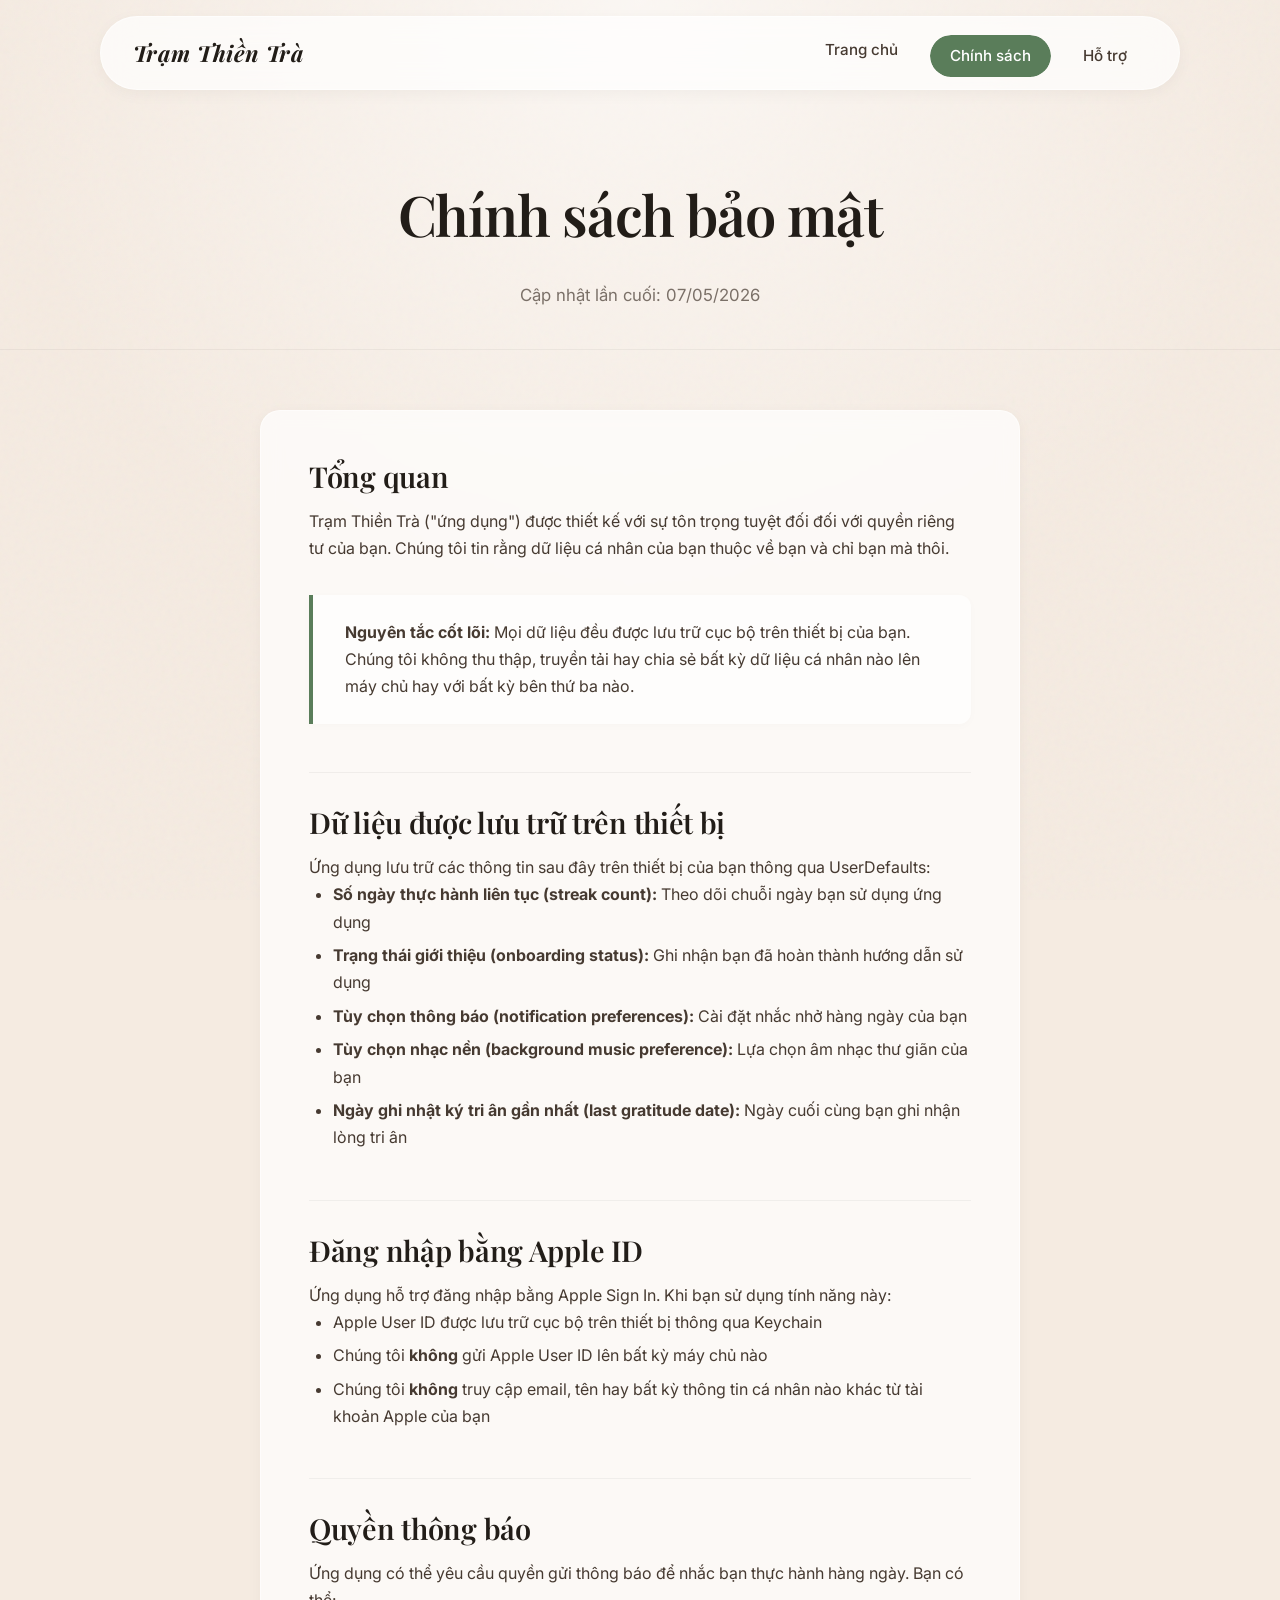
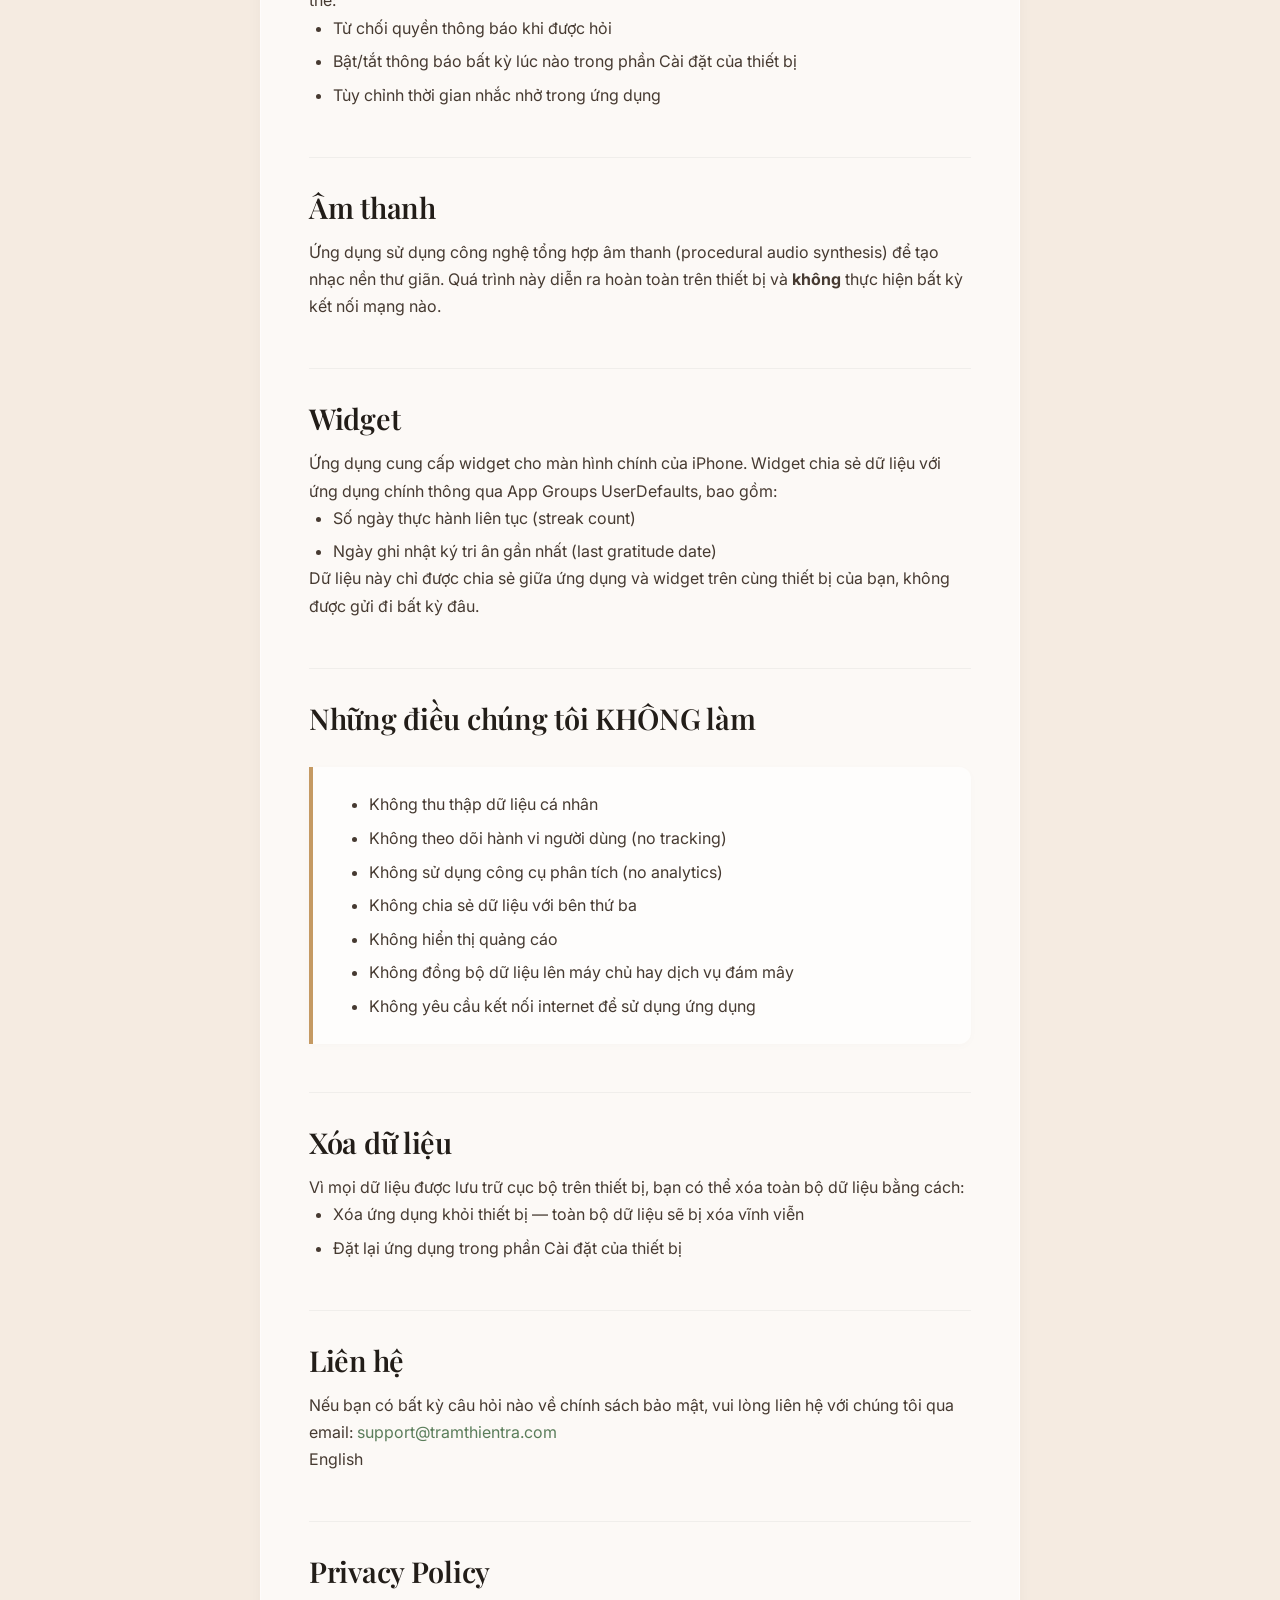
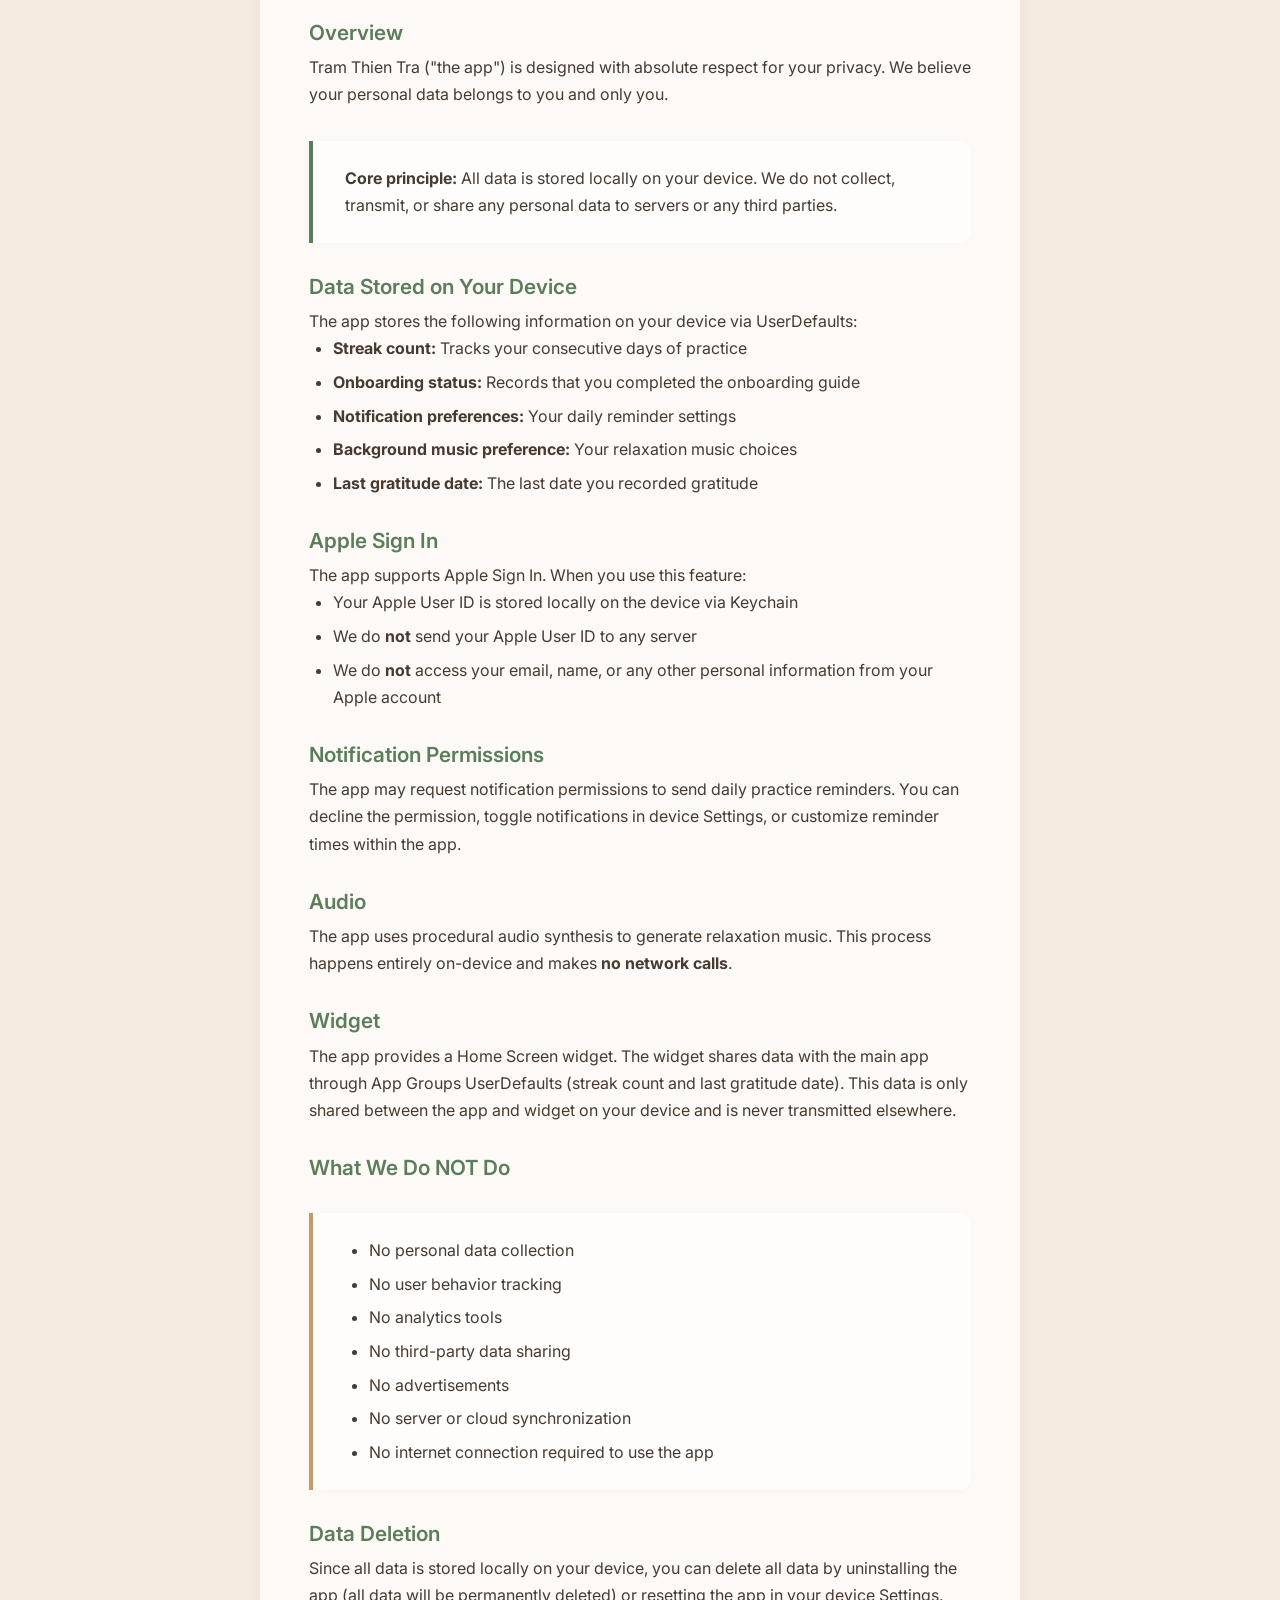
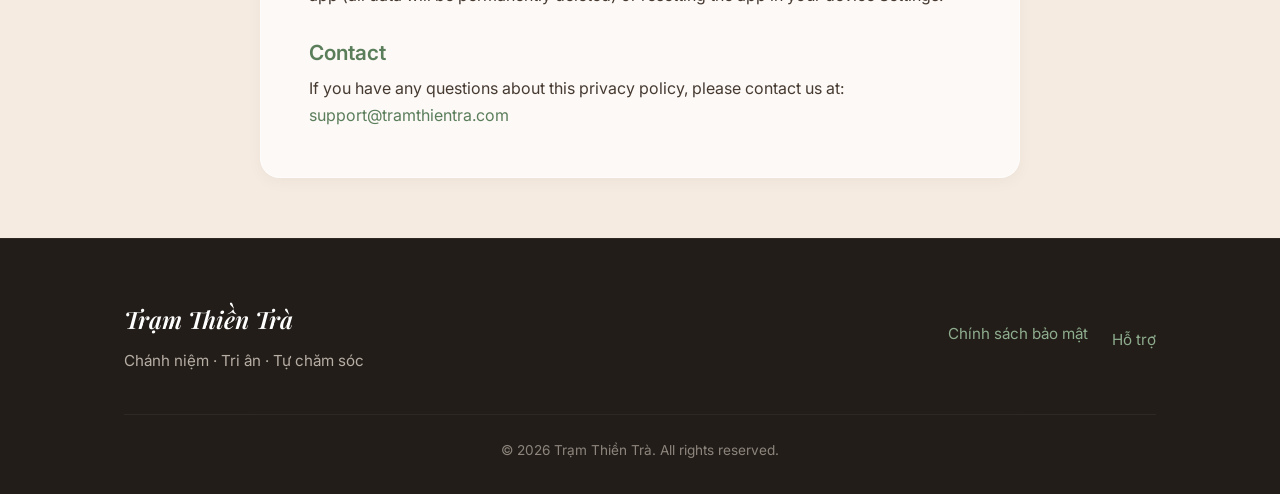
==== privacy.html @ 4dbd9b0b "first commit" ====
<!DOCTYPE html>
<html lang="vi">
<head>
  <meta charset="UTF-8">
  <meta name="viewport" content="width=device-width, initial-scale=1.0">
  <title>Chính sách bảo mật — Trạm Thiền Trà</title>
  <meta name="description" content="Chính sách bảo mật của ứng dụng Trạm Thiền Trà. Dữ liệu của bạn được lưu trữ hoàn toàn trên thiết bị, không chia sẻ với bất kỳ bên thứ ba nào.">
  <meta property="og:title" content="Chính sách bảo mật — Trạm Thiền Trà">
  <meta property="og:description" content="Chính sách bảo mật của ứng dụng Trạm Thiền Trà. Mọi dữ liệu đều được lưu trữ cục bộ trên thiết bị của bạn.">
  <meta property="og:type" content="website">
  <meta property="og:locale" content="vi_VN">
  <link rel="icon" type="image/svg+xml" href="assets/favicon.svg">
  <link rel="preconnect" href="https://fonts.googleapis.com">
  <link rel="preconnect" href="https://fonts.gstatic.com" crossorigin>
  <link rel="stylesheet" href="css/style.css">
</head>
<body>

  <!-- Header -->
  <header class="site-header">
    <div class="container">
      <a href="index.html" class="site-logo">Trạm Thiền Trà</a>
      <button class="menu-toggle" aria-label="Menu" onclick="document.querySelector('.site-nav').classList.toggle('is-open')">
        <span></span><span></span><span></span>
      </button>
      <nav>
        <ul class="site-nav">
          <li><a href="index.html">Trang chủ</a></li>
          <li><a href="privacy.html" class="active">Chính sách</a></li>
          <li><a href="support.html">Hỗ trợ</a></li>
        </ul>
      </nav>
    </div>
  </header>

  <main>
    <!-- Page Header -->
    <section class="page-header">
      <div class="container">
        <h1>Chính sách bảo mật</h1>
        <p>Cập nhật lần cuối: 07/05/2026</p>
      </div>
    </section>

    <!-- Vietnamese Content -->
    <section class="content-section">
      <div class="container">
        <div class="content-body">

          <h2>Tổng quan</h2>
          <p>Trạm Thiền Trà ("ứng dụng") được thiết kế với sự tôn trọng tuyệt đối đối với quyền riêng tư của bạn. Chúng tôi tin rằng dữ liệu cá nhân của bạn thuộc về bạn và chỉ bạn mà thôi.</p>

          <div class="highlight-box">
            <p><strong>Nguyên tắc cốt lõi:</strong> Mọi dữ liệu đều được lưu trữ cục bộ trên thiết bị của bạn. Chúng tôi không thu thập, truyền tải hay chia sẻ bất kỳ dữ liệu cá nhân nào lên máy chủ hay với bất kỳ bên thứ ba nào.</p>
          </div>

          <h2>Dữ liệu được lưu trữ trên thiết bị</h2>
          <p>Ứng dụng lưu trữ các thông tin sau đây trên thiết bị của bạn thông qua UserDefaults:</p>
          <ul>
            <li><strong>Số ngày thực hành liên tục (streak count):</strong> Theo dõi chuỗi ngày bạn sử dụng ứng dụng</li>
            <li><strong>Trạng thái giới thiệu (onboarding status):</strong> Ghi nhận bạn đã hoàn thành hướng dẫn sử dụng</li>
            <li><strong>Tùy chọn thông báo (notification preferences):</strong> Cài đặt nhắc nhở hàng ngày của bạn</li>
            <li><strong>Tùy chọn nhạc nền (background music preference):</strong> Lựa chọn âm nhạc thư giãn của bạn</li>
            <li><strong>Ngày ghi nhật ký tri ân gần nhất (last gratitude date):</strong> Ngày cuối cùng bạn ghi nhận lòng tri ân</li>
          </ul>

          <h2>Đăng nhập bằng Apple ID</h2>
          <p>Ứng dụng hỗ trợ đăng nhập bằng Apple Sign In. Khi bạn sử dụng tính năng này:</p>
          <ul>
            <li>Apple User ID được lưu trữ cục bộ trên thiết bị thông qua Keychain</li>
            <li>Chúng tôi <strong>không</strong> gửi Apple User ID lên bất kỳ máy chủ nào</li>
            <li>Chúng tôi <strong>không</strong> truy cập email, tên hay bất kỳ thông tin cá nhân nào khác từ tài khoản Apple của bạn</li>
          </ul>

          <h2>Quyền thông báo</h2>
          <p>Ứng dụng có thể yêu cầu quyền gửi thông báo để nhắc bạn thực hành hàng ngày. Bạn có thể:</p>
          <ul>
            <li>Từ chối quyền thông báo khi được hỏi</li>
            <li>Bật/tắt thông báo bất kỳ lúc nào trong phần Cài đặt của thiết bị</li>
            <li>Tùy chỉnh thời gian nhắc nhở trong ứng dụng</li>
          </ul>

          <h2>Âm thanh</h2>
          <p>Ứng dụng sử dụng công nghệ tổng hợp âm thanh (procedural audio synthesis) để tạo nhạc nền thư giãn. Quá trình này diễn ra hoàn toàn trên thiết bị và <strong>không</strong> thực hiện bất kỳ kết nối mạng nào.</p>

          <h2>Widget</h2>
          <p>Ứng dụng cung cấp widget cho màn hình chính của iPhone. Widget chia sẻ dữ liệu với ứng dụng chính thông qua App Groups UserDefaults, bao gồm:</p>
          <ul>
            <li>Số ngày thực hành liên tục (streak count)</li>
            <li>Ngày ghi nhật ký tri ân gần nhất (last gratitude date)</li>
          </ul>
          <p>Dữ liệu này chỉ được chia sẻ giữa ứng dụng và widget trên cùng thiết bị của bạn, không được gửi đi bất kỳ đâu.</p>

          <h2>Những điều chúng tôi KHÔNG làm</h2>
          <div class="highlight-box not-collect-box">
            <ul>
              <li>Không thu thập dữ liệu cá nhân</li>
              <li>Không theo dõi hành vi người dùng (no tracking)</li>
              <li>Không sử dụng công cụ phân tích (no analytics)</li>
              <li>Không chia sẻ dữ liệu với bên thứ ba</li>
              <li>Không hiển thị quảng cáo</li>
              <li>Không đồng bộ dữ liệu lên máy chủ hay dịch vụ đám mây</li>
              <li>Không yêu cầu kết nối internet để sử dụng ứng dụng</li>
            </ul>
          </div>

          <h2>Xóa dữ liệu</h2>
          <p>Vì mọi dữ liệu được lưu trữ cục bộ trên thiết bị, bạn có thể xóa toàn bộ dữ liệu bằng cách:</p>
          <ul>
            <li>Xóa ứng dụng khỏi thiết bị — toàn bộ dữ liệu sẽ bị xóa vĩnh viễn</li>
            <li>Đặt lại ứng dụng trong phần Cài đặt của thiết bị</li>
          </ul>

          <h2>Liên hệ</h2>
          <p>Nếu bạn có bất kỳ câu hỏi nào về chính sách bảo mật, vui lòng liên hệ với chúng tôi qua email: <a href="mailto:support@tramthientra.com">support@tramthientra.com</a></p>

          <!-- English Translation -->
          <div class="lang-section">
            <span class="lang-label">English</span>

            <h2>Privacy Policy</h2>

            <h3>Overview</h3>
            <p>Tram Thien Tra ("the app") is designed with absolute respect for your privacy. We believe your personal data belongs to you and only you.</p>

            <div class="highlight-box">
              <p><strong>Core principle:</strong> All data is stored locally on your device. We do not collect, transmit, or share any personal data to servers or any third parties.</p>
            </div>

            <h3>Data Stored on Your Device</h3>
            <p>The app stores the following information on your device via UserDefaults:</p>
            <ul>
              <li><strong>Streak count:</strong> Tracks your consecutive days of practice</li>
              <li><strong>Onboarding status:</strong> Records that you completed the onboarding guide</li>
              <li><strong>Notification preferences:</strong> Your daily reminder settings</li>
              <li><strong>Background music preference:</strong> Your relaxation music choices</li>
              <li><strong>Last gratitude date:</strong> The last date you recorded gratitude</li>
            </ul>

            <h3>Apple Sign In</h3>
            <p>The app supports Apple Sign In. When you use this feature:</p>
            <ul>
              <li>Your Apple User ID is stored locally on the device via Keychain</li>
              <li>We do <strong>not</strong> send your Apple User ID to any server</li>
              <li>We do <strong>not</strong> access your email, name, or any other personal information from your Apple account</li>
            </ul>

            <h3>Notification Permissions</h3>
            <p>The app may request notification permissions to send daily practice reminders. You can decline the permission, toggle notifications in device Settings, or customize reminder times within the app.</p>

            <h3>Audio</h3>
            <p>The app uses procedural audio synthesis to generate relaxation music. This process happens entirely on-device and makes <strong>no network calls</strong>.</p>

            <h3>Widget</h3>
            <p>The app provides a Home Screen widget. The widget shares data with the main app through App Groups UserDefaults (streak count and last gratitude date). This data is only shared between the app and widget on your device and is never transmitted elsewhere.</p>

            <h3>What We Do NOT Do</h3>
            <div class="highlight-box not-collect-box">
              <ul>
                <li>No personal data collection</li>
                <li>No user behavior tracking</li>
                <li>No analytics tools</li>
                <li>No third-party data sharing</li>
                <li>No advertisements</li>
                <li>No server or cloud synchronization</li>
                <li>No internet connection required to use the app</li>
              </ul>
            </div>

            <h3>Data Deletion</h3>
            <p>Since all data is stored locally on your device, you can delete all data by uninstalling the app (all data will be permanently deleted) or resetting the app in your device Settings.</p>

            <h3>Contact</h3>
            <p>If you have any questions about this privacy policy, please contact us at: <a href="mailto:support@tramthientra.com">support@tramthientra.com</a></p>
          </div>

        </div>
      </div>
    </section>
  </main>

  <!-- Footer -->
  <footer class="site-footer">
    <div class="container">
      <div class="footer-content">
        <div>
          <div class="footer-brand">Trạm Thiền Trà</div>
          <div class="footer-tagline">Chánh niệm &middot; Tri ân &middot; Tự chăm sóc</div>
        </div>
        <ul class="footer-links">
          <li><a href="privacy.html">Chính sách bảo mật</a></li>
          <li><a href="support.html">Hỗ trợ</a></li>
        </ul>
      </div>
      <div class="footer-bottom">
        &copy; 2026 Trạm Thiền Trà. All rights reserved.
      </div>
    </div>
  </footer>

</body>
</html>
---- css/style.css ----
/* ============================================
   Tram Thien Tra — Shared Stylesheet
   Premium Zen Design System
   ============================================ */

@import url('https://fonts.googleapis.com/css2?family=Inter:wght@400;500;600&family=Playfair+Display:ital,wght@0,400;0,600;0,700;1,400&display=swap');

/* --- Custom Properties --- */
:root {
  /* Colors */
  --zen-cream: #F5EBE1; /* Lighter, warmer paper base */
  --zen-cream-dark: #E6DACD;
  --zen-brown: #463A31; /* Soft text color */
  --zen-brown-dark: #221D18; /* Deep ink wash */
  --zen-sage: #5A7D5A;
  --zen-sage-light: #8EAC8E;
  --zen-gold: #C59A63;
  --zen-white: #FFFFFF;
  
  /* Typography */
  --font-heading: 'Playfair Display', serif;
  --font-body: 'Inter', sans-serif;

  /* Structure */
  --max-width: 1080px;
  --nav-height: 72px;
  --radius: 20px;
  --radius-sm: 12px;
  
  /* Shadows & Glass */
  --shadow-sm: 0 4px 16px rgba(34, 29, 24, 0.04);
  --shadow-md: 0 10px 40px rgba(34, 29, 24, 0.08);
  --shadow-hover: 0 20px 60px rgba(34, 29, 24, 0.12);
  --glass-bg: rgba(255, 255, 255, 0.7);
  --glass-border: 1px solid rgba(255, 255, 255, 0.5);
  
  --transition: 0.4s cubic-bezier(0.16, 1, 0.3, 1);
  --transition-slow: 0.8s cubic-bezier(0.16, 1, 0.3, 1);
}

/* --- Reset & Base --- */
*, *::before, *::after {
  box-sizing: border-box;
  margin: 0;
  padding: 0;
}

html {
  scroll-behavior: smooth;
  -webkit-text-size-adjust: 100%;
}

body {
  font-family: var(--font-body);
  font-size: 16px;
  line-height: 1.7;
  color: var(--zen-brown);
  background-color: var(--zen-cream);
  /* Subtle noise/paper texture */
  background-image: 
    radial-gradient(circle at 50% 0%, rgba(255,255,255,0.6) 0%, transparent 60%),
    url("data:image/svg+xml,%3Csvg viewBox='0 0 200 200' xmlns='http://www.w3.org/2000/svg'%3E%3Cfilter id='noiseFilter'%3E%3CfeTurbulence type='fractalNoise' baseFrequency='0.8' numOctaves='3' stitchTiles='stitch'/%3E%3C/filter%3E%3Crect width='100%25' height='100%25' filter='url(%23noiseFilter)' opacity='0.04'/%3E%3C/svg%3E");
  background-attachment: fixed;
  min-height: 100vh;
  display: flex;
  flex-direction: column;
  overflow-x: hidden;
}

img, svg {
  display: block;
  max-width: 100%;
}

a {
  color: var(--zen-sage);
  text-decoration: none;
  transition: color var(--transition);
}

a:hover {
  color: var(--zen-sage-light);
}

h1, h2, h3, h4 {
  font-family: var(--font-heading);
  color: var(--zen-brown-dark);
  line-height: 1.2;
  font-weight: 600;
}

h1 { font-size: 3.5rem; letter-spacing: -0.02em; margin-bottom: 0.6em; }
h2 { font-size: 2.2rem; letter-spacing: -0.01em; margin-bottom: 0.5em; }
h3 { font-size: 1.4rem; font-weight: 500; margin-bottom: 0.4em; }

p + p { margin-top: 1.2em; }
ul, ol { padding-left: 1.5em; }
li + li { margin-top: 0.4em; }

/* --- Utility & Animations --- */
.container {
  width: 100%;
  max-width: var(--max-width);
  margin: 0 auto;
  padding: 0 24px;
}

.text-center { text-align: center; }

.sr-only {
  position: absolute; width: 1px; height: 1px; padding: 0; margin: -1px;
  overflow: hidden; clip: rect(0, 0, 0, 0); border: 0;
}

/* Scroll Animations */
.fade-up {
  opacity: 0;
  transform: translateY(30px);
  transition: opacity var(--transition-slow), transform var(--transition-slow);
}

.fade-up.is-visible {
  opacity: 1;
  transform: translateY(0);
}

.delay-100 { transition-delay: 100ms; }
.delay-200 { transition-delay: 200ms; }
.delay-300 { transition-delay: 300ms; }

/* --- Header & Navigation (Glassmorphism) --- */
.site-header {
  position: fixed;
  top: 16px;
  left: 50%;
  transform: translateX(-50%);
  width: calc(100% - 32px);
  max-width: var(--max-width);
  z-index: 100;
  background: var(--glass-bg);
  backdrop-filter: blur(16px);
  -webkit-backdrop-filter: blur(16px);
  border: var(--glass-border);
  border-radius: 100px;
  box-shadow: var(--shadow-sm);
  transition: padding var(--transition), box-shadow var(--transition);
}

.site-header .container {
  display: flex;
  align-items: center;
  justify-content: space-between;
  height: var(--nav-height);
  padding: 0 32px;
}

.site-logo {
  font-family: var(--font-heading);
  font-size: 1.4rem;
  color: var(--zen-brown-dark);
  font-weight: 700;
  letter-spacing: 0.02em;
  font-style: italic;
}

.site-nav {
  display: flex;
  gap: 12px;
  list-style: none;
}

.site-nav a {
  display: block;
  padding: 8px 20px;
  border-radius: 100px;
  font-size: 0.95rem;
  font-weight: 500;
  color: var(--zen-brown);
  position: relative;
  overflow: hidden;
}

.site-nav a::before {
  content: '';
  position: absolute;
  top: 0; left: 0; right: 0; bottom: 0;
  background: var(--zen-sage);
  border-radius: 100px;
  opacity: 0;
  transform: scale(0.8);
  transition: opacity var(--transition), transform var(--transition);
  z-index: -1;
}

.site-nav a:hover {
  color: var(--zen-sage);
}

.site-nav a.active {
  color: var(--zen-white);
}

.site-nav a.active::before {
  opacity: 1;
  transform: scale(1);
}

.menu-toggle {
  display: none;
  background: none; border: none; cursor: pointer;
  padding: 8px; color: var(--zen-brown-dark);
}

.menu-toggle span {
  display: block; width: 24px; height: 2px; background: currentColor;
  margin: 5px 0; border-radius: 2px; transition: var(--transition);
}

/* --- Main Content --- */
main {
  flex: 1;
  padding-top: 120px; /* Offset for fixed header */
}

/* --- Hero Section --- */
.hero {
  padding: 80px 0 100px;
  text-align: center;
  position: relative;
}

.hero-bg-blur {
  position: absolute;
  top: 50%; left: 50%;
  transform: translate(-50%, -50%);
  width: 600px; height: 600px;
  background: radial-gradient(circle, rgba(107, 143, 107, 0.15) 0%, rgba(212, 165, 116, 0.05) 50%, transparent 70%);
  filter: blur(60px);
  z-index: -1;
  animation: pulse 10s ease-in-out infinite alternate;
}

@keyframes pulse {
  0% { transform: translate(-50%, -50%) scale(1); opacity: 0.8; }
  100% { transform: translate(-50%, -50%) scale(1.1); opacity: 1; }
}

.hero-icon {
  width: 90px; height: 90px;
  margin: 0 auto 32px;
  display: flex; align-items: center; justify-content: center;
  animation: float 6s ease-in-out infinite;
}

@keyframes float {
  0% { transform: translateY(0px); }
  50% { transform: translateY(-10px); }
  100% { transform: translateY(0px); }
}

.hero h1 {
  background: linear-gradient(135deg, var(--zen-brown-dark) 0%, #5A4C40 100%);
  -webkit-background-clip: text;
  -webkit-text-fill-color: transparent;
  background-clip: text;
}

.hero .tagline {
  font-size: 1.25rem;
  color: var(--zen-brown);
  opacity: 0.9;
  max-width: 580px;
  margin: 0 auto 40px;
  line-height: 1.8;
  font-weight: 400;
}

/* --- Premium App Store Button --- */
.app-store-btn {
  display: inline-flex;
  align-items: center;
  gap: 12px;
  background: var(--glass-bg);
  backdrop-filter: blur(10px);
  -webkit-backdrop-filter: blur(10px);
  border: 1px solid rgba(34, 29, 24, 0.1);
  color: var(--zen-brown-dark);
  padding: 16px 36px;
  border-radius: 100px;
  font-size: 1.05rem;
  font-weight: 500;
  cursor: pointer;
  transition: all var(--transition);
  text-decoration: none;
  box-shadow: var(--shadow-sm);
  position: relative;
  overflow: hidden;
}

.app-store-btn::after {
  content: '';
  position: absolute;
  top: 0; left: -100%; width: 100%; height: 100%;
  background: linear-gradient(90deg, transparent, rgba(255,255,255,0.4), transparent);
  transition: left 0.6s ease;
}

.app-store-btn:hover {
  background: var(--zen-brown-dark);
  color: var(--zen-white);
  border-color: var(--zen-brown-dark);
  transform: translateY(-3px);
  box-shadow: var(--shadow-md);
}

.app-store-btn:hover::after {
  left: 100%;
}

.app-store-btn svg { width: 24px; height: 24px; flex-shrink: 0; }

/* --- Sections --- */
.section { padding: 80px 0; }

.section-title {
  text-align: center;
  margin-bottom: 64px;
  position: relative;
  font-size: 2.5rem;
}

.section-title::after {
  content: "";
  display: block;
  width: 40px;
  height: 2px;
  background: var(--zen-gold);
  margin: 20px auto 0;
  border-radius: 2px;
  opacity: 0.6;
}

/* --- Feature Cards (Glass Panels) --- */
.features-grid {
  display: grid;
  grid-template-columns: repeat(auto-fit, minmax(240px, 1fr));
  gap: 32px;
}

.feature-card {
  background: var(--glass-bg);
  backdrop-filter: blur(20px);
  -webkit-backdrop-filter: blur(20px);
  border: var(--glass-border);
  border-radius: var(--radius);
  padding: 40px 32px;
  text-align: center;
  box-shadow: var(--shadow-sm);
  transition: all var(--transition);
  position: relative;
  overflow: hidden;
}

.feature-card::before {
  content: '';
  position: absolute;
  top: 0; left: 0; width: 100%; height: 4px;
  background: linear-gradient(90deg, transparent, var(--zen-sage), transparent);
  opacity: 0;
  transition: opacity var(--transition);
}

.feature-card:hover {
  transform: translateY(-8px);
  box-shadow: var(--shadow-hover);
  background: rgba(255, 255, 255, 0.9);
}

.feature-card:hover::before {
  opacity: 1;
}

.feature-icon {
  font-size: 2.2rem;
  margin-bottom: 24px;
  display: block;
  height: 48px;
  transition: transform var(--transition);
}

.feature-card:hover .feature-icon {
  transform: scale(1.1);
}

.feature-card h3 {
  font-size: 1.3rem;
  margin-bottom: 12px;
  color: var(--zen-brown-dark);
}

.feature-card p {
  font-size: 0.95rem;
  color: var(--zen-brown);
  opacity: 0.85;
  line-height: 1.7;
}

/* --- Call to Action Section --- */
.cta-section {
  text-align: center;
  padding: 100px 0;
  position: relative;
}

.cta-section::before {
  content: '';
  position: absolute;
  top: 0; left: 50%; transform: translateX(-50%);
  width: 80%; height: 1px;
  background: linear-gradient(90deg, transparent, rgba(34, 29, 24, 0.1), transparent);
}

.cta-section p {
  margin-bottom: 32px;
  font-size: 1.15rem;
  opacity: 0.9;
}

/* --- Content Pages (Privacy, Support) --- */
.page-header {
  padding: 60px 0 40px;
  text-align: center;
  border-bottom: 1px solid rgba(34, 29, 24, 0.05);
}

.page-header p {
  margin-top: 12px; opacity: 0.7; font-size: 1.05rem;
}

.content-section { padding: 60px 0; }

.content-body {
  max-width: 760px;
  margin: 0 auto;
  background: var(--glass-bg);
  backdrop-filter: blur(10px);
  border: var(--glass-border);
  padding: 48px;
  border-radius: var(--radius);
  box-shadow: var(--shadow-sm);
}

.content-body h2 {
  margin-top: 48px;
  padding-top: 32px;
  border-top: 1px solid rgba(34, 29, 24, 0.05);
  font-size: 1.8rem;
}

.content-body h2:first-child { margin-top: 0; padding-top: 0; border-top: none; }
.content-body h3 { margin-top: 32px; font-size: 1.3rem; color: var(--zen-sage); font-family: var(--font-body); font-weight: 600; }

.highlight-box {
  background: rgba(255, 255, 255, 0.6);
  border-left: 4px solid var(--zen-sage);
  padding: 24px 32px;
  border-radius: 0 var(--radius-sm) var(--radius-sm) 0;
  margin: 32px 0;
  box-shadow: 0 2px 10px rgba(0,0,0,0.02);
}

.not-collect-box {
  border-left-color: var(--zen-gold);
}

/* Contact & FAQ */
.contact-card {
  background: var(--glass-bg);
  backdrop-filter: blur(10px);
  border: var(--glass-border);
  border-radius: var(--radius);
  padding: 40px;
  box-shadow: var(--shadow-sm);
  text-align: center;
  max-width: 500px;
  margin: 0 auto 60px;
}

.faq-section { max-width: 760px; margin: 0 auto; }
.faq-item {
  background: var(--glass-bg);
  backdrop-filter: blur(10px);
  border-radius: var(--radius-sm);
  margin-bottom: 16px;
  border: var(--glass-border);
  overflow: hidden;
  transition: all var(--transition);
}
.faq-item:hover { box-shadow: var(--shadow-sm); }
.faq-item[open] { background: var(--zen-white); box-shadow: var(--shadow-md); border-color: transparent; }

.faq-item summary {
  padding: 20px 48px 20px 24px;
  cursor: pointer;
  font-weight: 500;
  font-size: 1.05rem;
  color: var(--zen-brown-dark);
  position: relative;
  list-style: none;
}
.faq-item summary::-webkit-details-marker { display: none; }
.faq-item summary::after {
  content: "+"; position: absolute; right: 24px; top: 50%; transform: translateY(-50%);
  font-size: 1.4rem; font-weight: 300; color: var(--zen-sage);
}
.faq-item[open] summary::after { content: "-"; }
.faq-answer { padding: 0 24px 24px; font-size: 1rem; opacity: 0.9; }

/* --- Footer --- */
.site-footer {
  background: var(--zen-brown-dark);
  color: var(--zen-cream);
  padding: 60px 0 32px;
  margin-top: auto;
  border-top: 1px solid rgba(255, 255, 255, 0.05);
}

.footer-content {
  display: flex; flex-wrap: wrap; justify-content: space-between;
  align-items: center; gap: 32px; margin-bottom: 40px;
}

.footer-brand {
  font-family: var(--font-heading);
  font-size: 1.5rem; font-style: italic;
  font-weight: 600; color: var(--zen-white);
  margin-bottom: 8px;
}

.footer-tagline { font-size: 0.95rem; opacity: 0.7; }
.footer-links { display: flex; gap: 24px; list-style: none; }
.footer-links a { color: var(--zen-sage-light); font-size: 0.95rem; }
.footer-links a:hover { color: var(--zen-white); }
.footer-bottom {
  border-top: 1px solid rgba(255, 255, 255, 0.1);
  padding-top: 24px; text-align: center; font-size: 0.85rem; opacity: 0.5;
}

/* --- Responsive --- */
@media (max-width: 768px) {
  h1 { font-size: 2.6rem; }
  h2 { font-size: 1.8rem; }
  
  .site-header { width: 100%; top: 0; border-radius: 0; border-top: none; border-left: none; border-right: none; }
  main { padding-top: 90px; }
  
  .menu-toggle { display: block; }
  .site-nav {
    display: none; position: absolute; top: 100%; left: 0; right: 0;
    background: rgba(255, 255, 255, 0.95); backdrop-filter: blur(20px);
    flex-direction: column; padding: 20px;
    border-bottom: 1px solid rgba(0,0,0,0.05); box-shadow: var(--shadow-md);
  }
  .site-nav.is-open { display: flex; }
  .site-nav a { padding: 12px 20px; border-radius: var(--radius-sm); }
  
  .hero { padding: 60px 0 80px; }
  .features-grid { grid-template-columns: repeat(2, 1fr); }
  .footer-content { flex-direction: column; text-align: center; }
  .content-body { padding: 32px 24px; }
}

@media (max-width: 480px) {
  h1 { font-size: 2.2rem; }
  .hero-icon { width: 70px; height: 70px; }
  .features-grid { grid-template-columns: 1fr; }
  .app-store-btn { width: 100%; justify-content: center; }
}
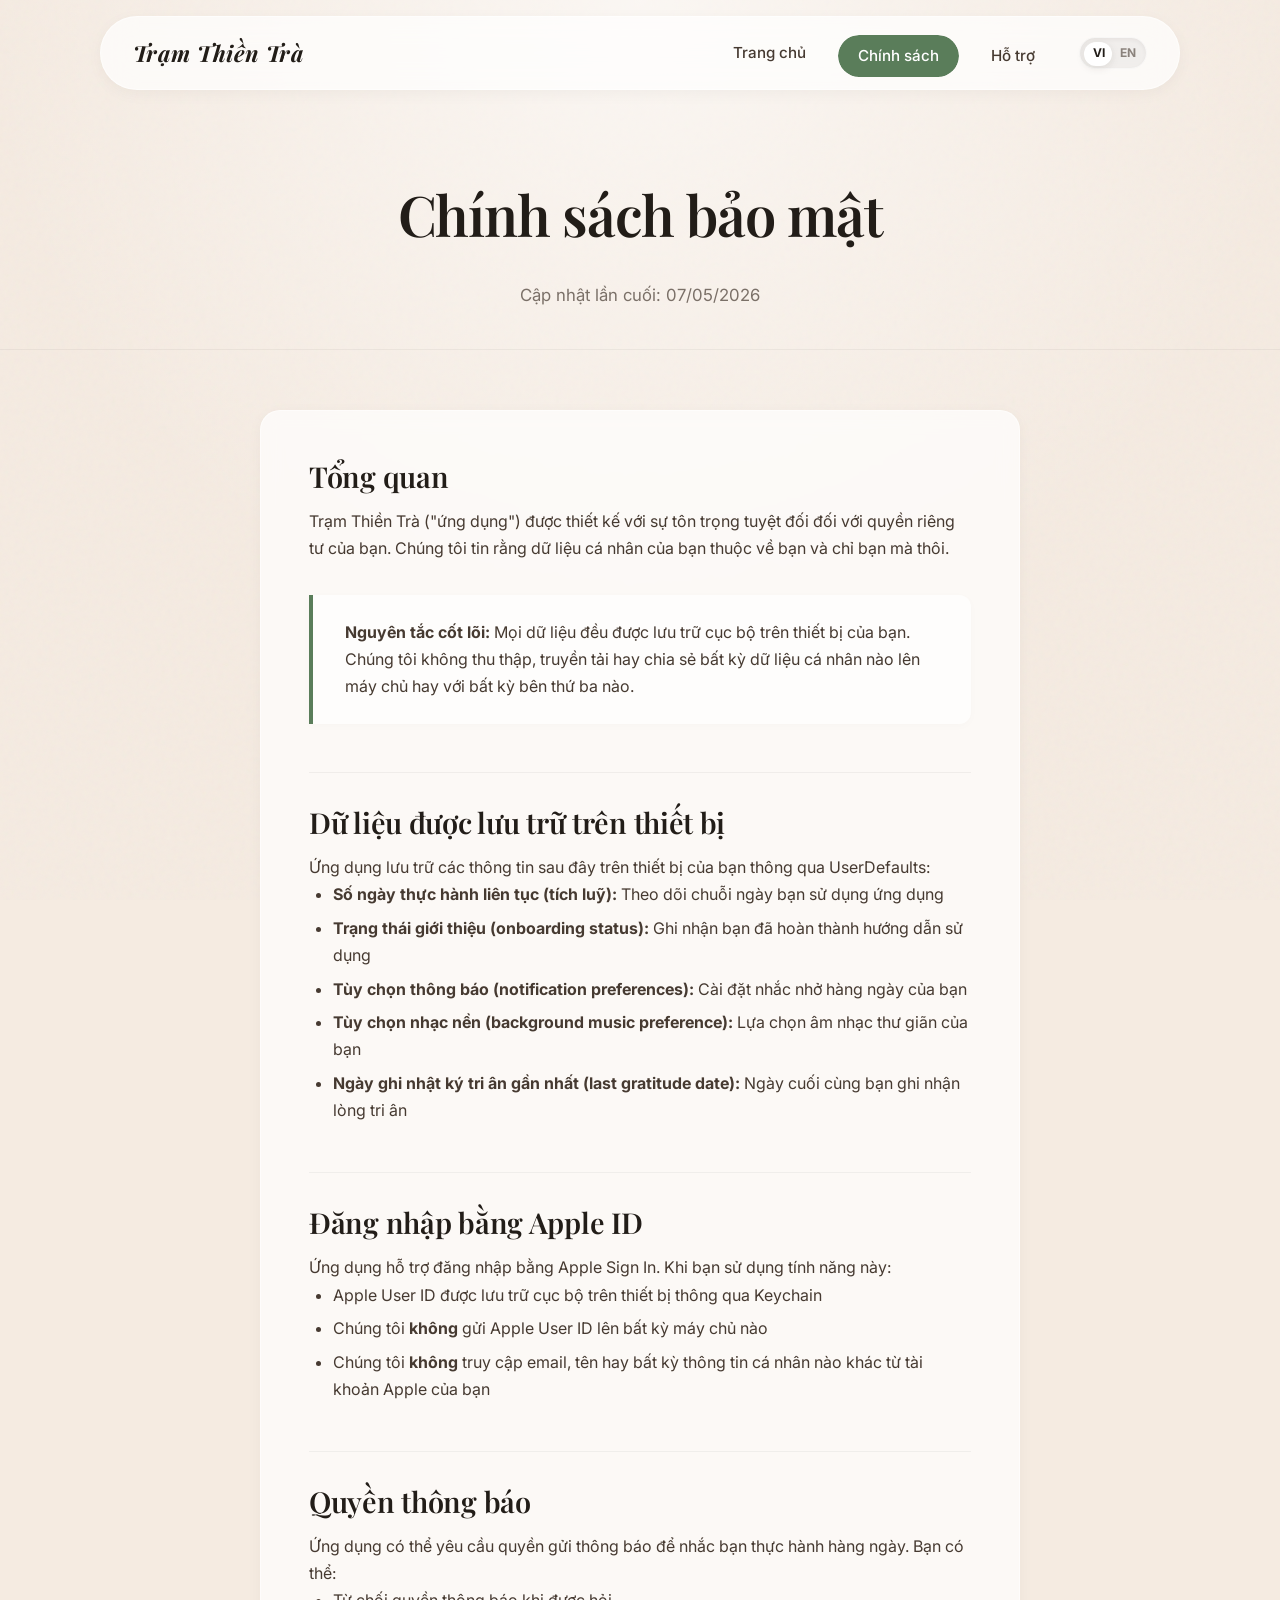
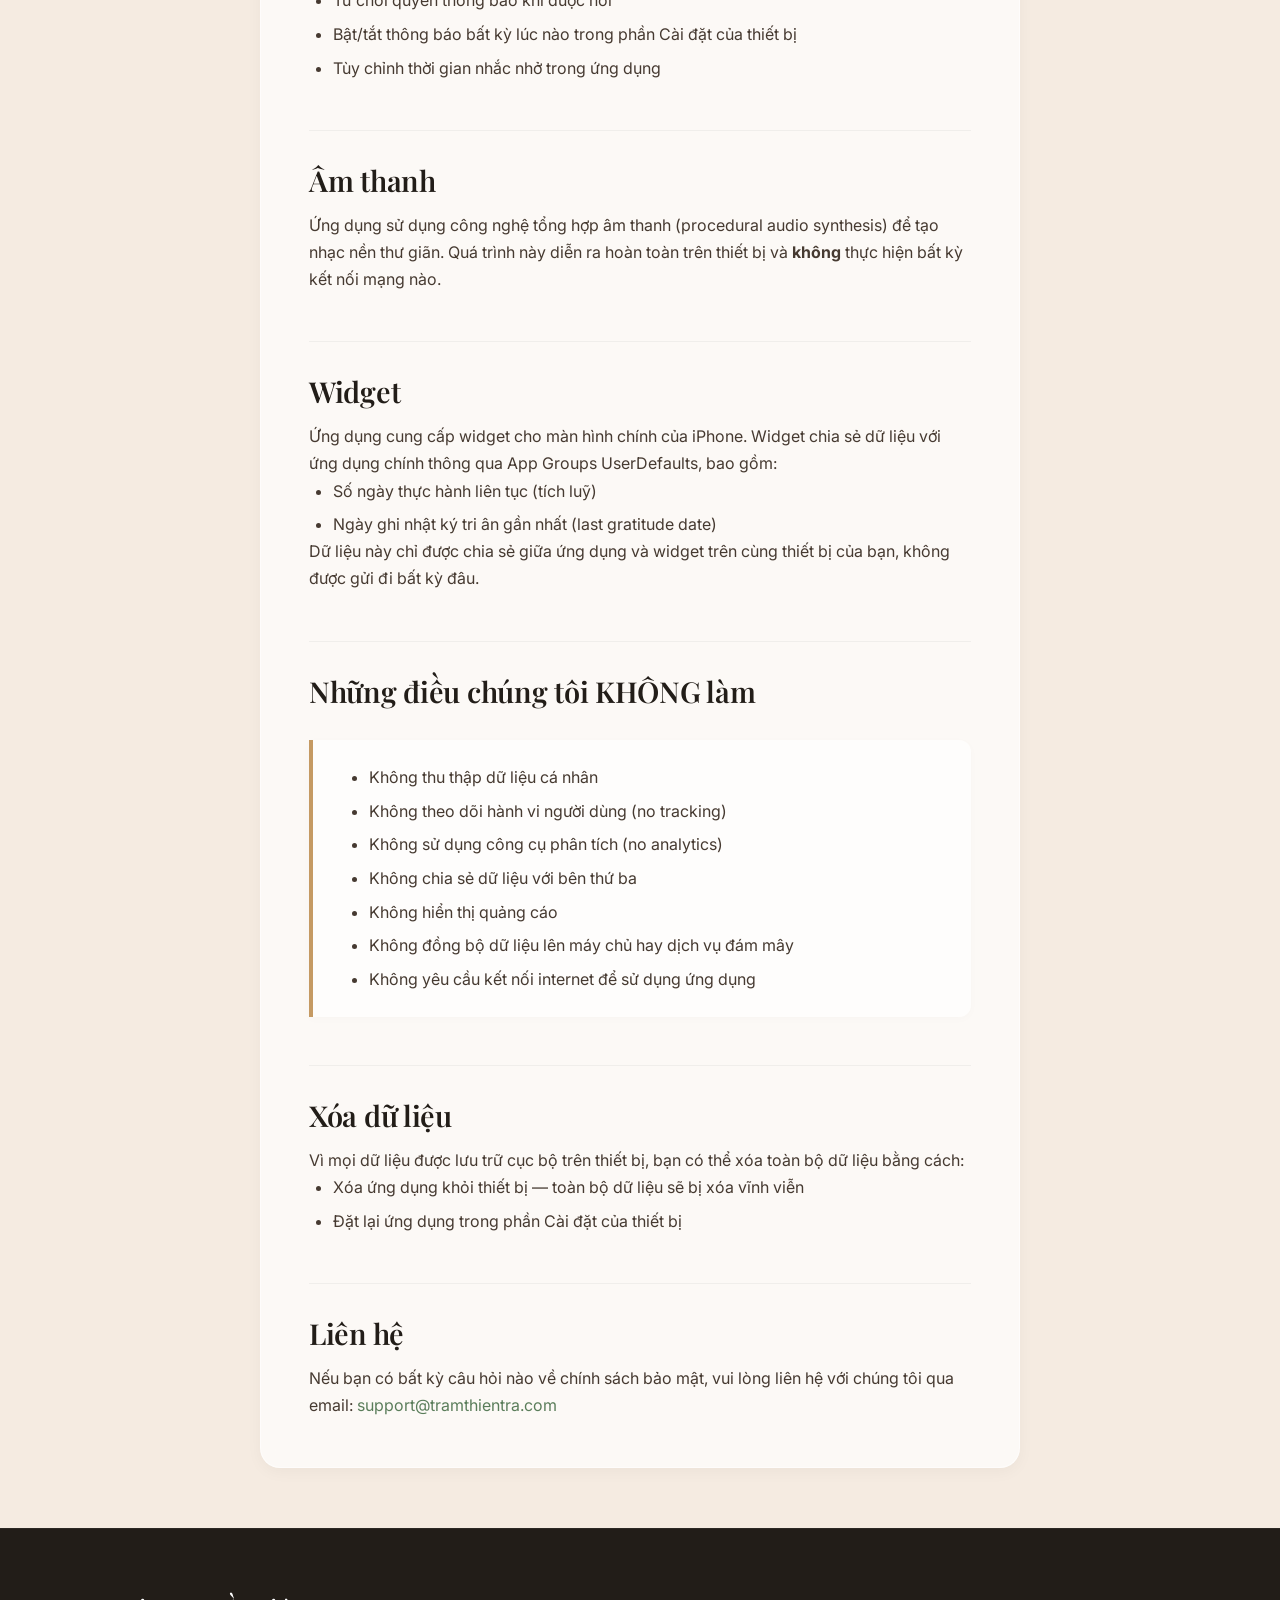
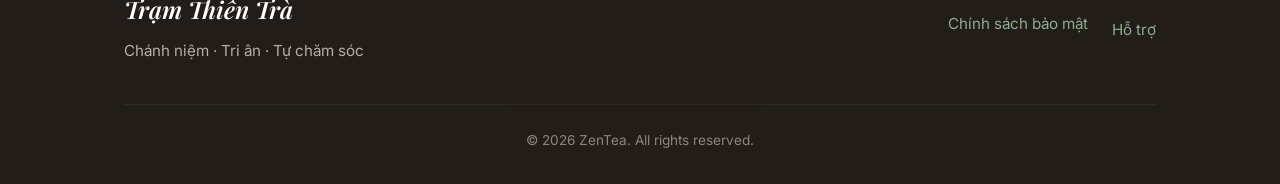
==== commit a135e129: "update leanguage" ====
--- a/privacy.html
+++ b/privacy.html
@@ -3,7 +3,7 @@
 <head>
   <meta charset="UTF-8">
   <meta name="viewport" content="width=device-width, initial-scale=1.0">
-  <title>Chính sách bảo mật — Trạm Thiền Trà</title>
+  <title>Chính sách bảo mật — Trạm Thiền Trà / Privacy Policy — ZenTea</title>
   <meta name="description" content="Chính sách bảo mật của ứng dụng Trạm Thiền Trà. Dữ liệu của bạn được lưu trữ hoàn toàn trên thiết bị, không chia sẻ với bất kỳ bên thứ ba nào.">
   <meta property="og:title" content="Chính sách bảo mật — Trạm Thiền Trà">
   <meta property="og:description" content="Chính sách bảo mật của ứng dụng Trạm Thiền Trà. Mọi dữ liệu đều được lưu trữ cục bộ trên thiết bị của bạn.">
@@ -19,17 +19,30 @@
   <!-- Header -->
   <header class="site-header">
     <div class="container">
-      <a href="index.html" class="site-logo">Trạm Thiền Trà</a>
-      <button class="menu-toggle" aria-label="Menu" onclick="document.querySelector('.site-nav').classList.toggle('is-open')">
-        <span></span><span></span><span></span>
-      </button>
-      <nav>
-        <ul class="site-nav">
-          <li><a href="index.html">Trang chủ</a></li>
-          <li><a href="privacy.html" class="active">Chính sách</a></li>
-          <li><a href="support.html">Hỗ trợ</a></li>
-        </ul>
-      </nav>
+      <a href="index.html" class="site-logo">
+        <span class="lang-vi">Trạm Thiền Trà</span>
+        <span class="lang-en">ZenTea</span>
+      </a>
+      
+      <div class="header-actions">
+        <nav>
+          <ul class="site-nav">
+            <li><a href="index.html"><span class="lang-vi">Trang chủ</span><span class="lang-en">Home</span></a></li>
+            <li><a href="privacy.html" class="active"><span class="lang-vi">Chính sách</span><span class="lang-en">Privacy</span></a></li>
+            <li><a href="support.html"><span class="lang-vi">Hỗ trợ</span><span class="lang-en">Support</span></a></li>
+          </ul>
+        </nav>
+        
+        <div class="lang-switch-btn" id="langSwitcher" title="Switch Language">
+          <div class="lang-switch-slider"></div>
+          <div class="lang-text vi">VI</div>
+          <div class="lang-text en">EN</div>
+        </div>
+
+        <button class="menu-toggle" aria-label="Menu" onclick="document.querySelector('.site-nav').classList.toggle('is-open')">
+          <span></span><span></span><span></span>
+        </button>
+      </div>
     </div>
   </header>
 
@@ -37,142 +50,224 @@
     <!-- Page Header -->
     <section class="page-header">
       <div class="container">
-        <h1>Chính sách bảo mật</h1>
-        <p>Cập nhật lần cuối: 07/05/2026</p>
+        <h1>
+          <span class="lang-vi">Chính sách bảo mật</span>
+          <span class="lang-en">Privacy Policy</span>
+        </h1>
+        <p>
+          <span class="lang-vi">Cập nhật lần cuối: 07/05/2026</span>
+          <span class="lang-en">Last updated: May 07, 2026</span>
+        </p>
       </div>
     </section>
 
-    <!-- Vietnamese Content -->
+    <!-- Content -->
     <section class="content-section">
       <div class="container">
         <div class="content-body">
 
-          <h2>Tổng quan</h2>
-          <p>Trạm Thiền Trà ("ứng dụng") được thiết kế với sự tôn trọng tuyệt đối đối với quyền riêng tư của bạn. Chúng tôi tin rằng dữ liệu cá nhân của bạn thuộc về bạn và chỉ bạn mà thôi.</p>
+          <h2>
+            <span class="lang-vi">Tổng quan</span>
+            <span class="lang-en">Overview</span>
+          </h2>
+          <p>
+            <span class="lang-vi">Trạm Thiền Trà ("ứng dụng") được thiết kế với sự tôn trọng tuyệt đối đối với quyền riêng tư của bạn. Chúng tôi tin rằng dữ liệu cá nhân của bạn thuộc về bạn và chỉ bạn mà thôi.</span>
+            <span class="lang-en">ZenTea ("the app") is designed with absolute respect for your privacy. We believe your personal data belongs to you and only you.</span>
+          </p>
 
           <div class="highlight-box">
-            <p><strong>Nguyên tắc cốt lõi:</strong> Mọi dữ liệu đều được lưu trữ cục bộ trên thiết bị của bạn. Chúng tôi không thu thập, truyền tải hay chia sẻ bất kỳ dữ liệu cá nhân nào lên máy chủ hay với bất kỳ bên thứ ba nào.</p>
+            <p>
+              <strong class="lang-vi">Nguyên tắc cốt lõi:</strong>
+              <strong class="lang-en">Core principle:</strong>
+              <span class="lang-vi"> Mọi dữ liệu đều được lưu trữ cục bộ trên thiết bị của bạn. Chúng tôi không thu thập, truyền tải hay chia sẻ bất kỳ dữ liệu cá nhân nào lên máy chủ hay với bất kỳ bên thứ ba nào.</span>
+              <span class="lang-en"> All data is stored locally on your device. We do not collect, transmit, or share any personal data to servers or any third parties.</span>
+            </p>
           </div>
 
-          <h2>Dữ liệu được lưu trữ trên thiết bị</h2>
-          <p>Ứng dụng lưu trữ các thông tin sau đây trên thiết bị của bạn thông qua UserDefaults:</p>
-          <ul>
-            <li><strong>Số ngày thực hành liên tục (streak count):</strong> Theo dõi chuỗi ngày bạn sử dụng ứng dụng</li>
-            <li><strong>Trạng thái giới thiệu (onboarding status):</strong> Ghi nhận bạn đã hoàn thành hướng dẫn sử dụng</li>
-            <li><strong>Tùy chọn thông báo (notification preferences):</strong> Cài đặt nhắc nhở hàng ngày của bạn</li>
-            <li><strong>Tùy chọn nhạc nền (background music preference):</strong> Lựa chọn âm nhạc thư giãn của bạn</li>
-            <li><strong>Ngày ghi nhật ký tri ân gần nhất (last gratitude date):</strong> Ngày cuối cùng bạn ghi nhận lòng tri ân</li>
-          </ul>
-
-          <h2>Đăng nhập bằng Apple ID</h2>
-          <p>Ứng dụng hỗ trợ đăng nhập bằng Apple Sign In. Khi bạn sử dụng tính năng này:</p>
-          <ul>
-            <li>Apple User ID được lưu trữ cục bộ trên thiết bị thông qua Keychain</li>
-            <li>Chúng tôi <strong>không</strong> gửi Apple User ID lên bất kỳ máy chủ nào</li>
-            <li>Chúng tôi <strong>không</strong> truy cập email, tên hay bất kỳ thông tin cá nhân nào khác từ tài khoản Apple của bạn</li>
-          </ul>
-
-          <h2>Quyền thông báo</h2>
-          <p>Ứng dụng có thể yêu cầu quyền gửi thông báo để nhắc bạn thực hành hàng ngày. Bạn có thể:</p>
-          <ul>
-            <li>Từ chối quyền thông báo khi được hỏi</li>
-            <li>Bật/tắt thông báo bất kỳ lúc nào trong phần Cài đặt của thiết bị</li>
-            <li>Tùy chỉnh thời gian nhắc nhở trong ứng dụng</li>
-          </ul>
-
-          <h2>Âm thanh</h2>
-          <p>Ứng dụng sử dụng công nghệ tổng hợp âm thanh (procedural audio synthesis) để tạo nhạc nền thư giãn. Quá trình này diễn ra hoàn toàn trên thiết bị và <strong>không</strong> thực hiện bất kỳ kết nối mạng nào.</p>
-
-          <h2>Widget</h2>
-          <p>Ứng dụng cung cấp widget cho màn hình chính của iPhone. Widget chia sẻ dữ liệu với ứng dụng chính thông qua App Groups UserDefaults, bao gồm:</p>
-          <ul>
-            <li>Số ngày thực hành liên tục (streak count)</li>
-            <li>Ngày ghi nhật ký tri ân gần nhất (last gratitude date)</li>
-          </ul>
-          <p>Dữ liệu này chỉ được chia sẻ giữa ứng dụng và widget trên cùng thiết bị của bạn, không được gửi đi bất kỳ đâu.</p>
-
-          <h2>Những điều chúng tôi KHÔNG làm</h2>
+          <h2>
+            <span class="lang-vi">Dữ liệu được lưu trữ trên thiết bị</span>
+            <span class="lang-en">Data Stored on Your Device</span>
+          </h2>
+          <p>
+            <span class="lang-vi">Ứng dụng lưu trữ các thông tin sau đây trên thiết bị của bạn thông qua UserDefaults:</span>
+            <span class="lang-en">The app stores the following information on your device via UserDefaults:</span>
+          </p>
+          <ul>
+            <li>
+              <strong class="lang-vi">Số ngày thực hành liên tục (tích luỹ):</strong>
+              <strong class="lang-en">Streak count:</strong>
+              <span class="lang-vi"> Theo dõi chuỗi ngày bạn sử dụng ứng dụng</span>
+              <span class="lang-en"> Tracks your consecutive days of practice</span>
+            </li>
+            <li>
+              <strong class="lang-vi">Trạng thái giới thiệu (onboarding status):</strong>
+              <strong class="lang-en">Onboarding status:</strong>
+              <span class="lang-vi"> Ghi nhận bạn đã hoàn thành hướng dẫn sử dụng</span>
+              <span class="lang-en"> Records that you completed the onboarding guide</span>
+            </li>
+            <li>
+              <strong class="lang-vi">Tùy chọn thông báo (notification preferences):</strong>
+              <strong class="lang-en">Notification preferences:</strong>
+              <span class="lang-vi"> Cài đặt nhắc nhở hàng ngày của bạn</span>
+              <span class="lang-en"> Your daily reminder settings</span>
+            </li>
+            <li>
+              <strong class="lang-vi">Tùy chọn nhạc nền (background music preference):</strong>
+              <strong class="lang-en">Background music preference:</strong>
+              <span class="lang-vi"> Lựa chọn âm nhạc thư giãn của bạn</span>
+              <span class="lang-en"> Your relaxation music choices</span>
+            </li>
+            <li>
+              <strong class="lang-vi">Ngày ghi nhật ký tri ân gần nhất (last gratitude date):</strong>
+              <strong class="lang-en">Last gratitude date:</strong>
+              <span class="lang-vi"> Ngày cuối cùng bạn ghi nhận lòng tri ân</span>
+              <span class="lang-en"> The last date you recorded gratitude</span>
+            </li>
+          </ul>
+
+          <h2>
+            <span class="lang-vi">Đăng nhập bằng Apple ID</span>
+            <span class="lang-en">Apple Sign In</span>
+          </h2>
+          <p>
+            <span class="lang-vi">Ứng dụng hỗ trợ đăng nhập bằng Apple Sign In. Khi bạn sử dụng tính năng này:</span>
+            <span class="lang-en">The app supports Apple Sign In. When you use this feature:</span>
+          </p>
+          <ul>
+            <li>
+              <span class="lang-vi">Apple User ID được lưu trữ cục bộ trên thiết bị thông qua Keychain</span>
+              <span class="lang-en">Your Apple User ID is stored locally on the device via Keychain</span>
+            </li>
+            <li>
+              <span class="lang-vi">Chúng tôi <strong class="lang-vi">không</strong> gửi Apple User ID lên bất kỳ máy chủ nào</span>
+              <span class="lang-en">We do <strong class="lang-en">not</strong> send your Apple User ID to any server</span>
+            </li>
+            <li>
+              <span class="lang-vi">Chúng tôi <strong class="lang-vi">không</strong> truy cập email, tên hay bất kỳ thông tin cá nhân nào khác từ tài khoản Apple của bạn</span>
+              <span class="lang-en">We do <strong class="lang-en">not</strong> access your email, name, or any other personal information from your Apple account</span>
+            </li>
+          </ul>
+
+          <h2>
+            <span class="lang-vi">Quyền thông báo</span>
+            <span class="lang-en">Notification Permissions</span>
+          </h2>
+          <p>
+            <span class="lang-vi">Ứng dụng có thể yêu cầu quyền gửi thông báo để nhắc bạn thực hành hàng ngày. Bạn có thể:</span>
+            <span class="lang-en">The app may request notification permissions to send daily practice reminders. You can:</span>
+          </p>
+          <ul>
+            <li>
+              <span class="lang-vi">Từ chối quyền thông báo khi được hỏi</span>
+              <span class="lang-en">Decline the permission when prompted</span>
+            </li>
+            <li>
+              <span class="lang-vi">Bật/tắt thông báo bất kỳ lúc nào trong phần Cài đặt của thiết bị</span>
+              <span class="lang-en">Toggle notifications anytime in device Settings</span>
+            </li>
+            <li>
+              <span class="lang-vi">Tùy chỉnh thời gian nhắc nhở trong ứng dụng</span>
+              <span class="lang-en">Customize reminder times within the app</span>
+            </li>
+          </ul>
+
+          <h2>
+            <span class="lang-vi">Âm thanh</span>
+            <span class="lang-en">Audio</span>
+          </h2>
+          <p>
+            <span class="lang-vi">Ứng dụng sử dụng công nghệ tổng hợp âm thanh (procedural audio synthesis) để tạo nhạc nền thư giãn. Quá trình này diễn ra hoàn toàn trên thiết bị và <strong class="lang-vi">không</strong> thực hiện bất kỳ kết nối mạng nào.</span>
+            <span class="lang-en">The app uses procedural audio synthesis to generate relaxation music. This process happens entirely on-device and makes <strong class="lang-en">no network calls</strong>.</span>
+          </p>
+
+          <h2>
+            <span class="lang-vi">Widget</span>
+            <span class="lang-en">Widget</span>
+          </h2>
+          <p>
+            <span class="lang-vi">Ứng dụng cung cấp widget cho màn hình chính của iPhone. Widget chia sẻ dữ liệu với ứng dụng chính thông qua App Groups UserDefaults, bao gồm:</span>
+            <span class="lang-en">The app provides a Home Screen widget. The widget shares data with the main app through App Groups UserDefaults, including:</span>
+          </p>
+          <ul>
+            <li>
+              <span class="lang-vi">Số ngày thực hành liên tục (tích luỹ)</span>
+              <span class="lang-en">Streak count</span>
+            </li>
+            <li>
+              <span class="lang-vi">Ngày ghi nhật ký tri ân gần nhất (last gratitude date)</span>
+              <span class="lang-en">Last gratitude date</span>
+            </li>
+          </ul>
+          <p>
+            <span class="lang-vi">Dữ liệu này chỉ được chia sẻ giữa ứng dụng và widget trên cùng thiết bị của bạn, không được gửi đi bất kỳ đâu.</span>
+            <span class="lang-en">This data is only shared between the app and widget on your device and is never transmitted elsewhere.</span>
+          </p>
+
+          <h2>
+            <span class="lang-vi">Những điều chúng tôi KHÔNG làm</span>
+            <span class="lang-en">What We Do NOT Do</span>
+          </h2>
           <div class="highlight-box not-collect-box">
             <ul>
-              <li>Không thu thập dữ liệu cá nhân</li>
-              <li>Không theo dõi hành vi người dùng (no tracking)</li>
-              <li>Không sử dụng công cụ phân tích (no analytics)</li>
-              <li>Không chia sẻ dữ liệu với bên thứ ba</li>
-              <li>Không hiển thị quảng cáo</li>
-              <li>Không đồng bộ dữ liệu lên máy chủ hay dịch vụ đám mây</li>
-              <li>Không yêu cầu kết nối internet để sử dụng ứng dụng</li>
+              <li>
+                <span class="lang-vi">Không thu thập dữ liệu cá nhân</span>
+                <span class="lang-en">No personal data collection</span>
+              </li>
+              <li>
+                <span class="lang-vi">Không theo dõi hành vi người dùng (no tracking)</span>
+                <span class="lang-en">No user behavior tracking</span>
+              </li>
+              <li>
+                <span class="lang-vi">Không sử dụng công cụ phân tích (no analytics)</span>
+                <span class="lang-en">No analytics tools</span>
+              </li>
+              <li>
+                <span class="lang-vi">Không chia sẻ dữ liệu với bên thứ ba</span>
+                <span class="lang-en">No third-party data sharing</span>
+              </li>
+              <li>
+                <span class="lang-vi">Không hiển thị quảng cáo</span>
+                <span class="lang-en">No advertisements</span>
+              </li>
+              <li>
+                <span class="lang-vi">Không đồng bộ dữ liệu lên máy chủ hay dịch vụ đám mây</span>
+                <span class="lang-en">No server or cloud synchronization</span>
+              </li>
+              <li>
+                <span class="lang-vi">Không yêu cầu kết nối internet để sử dụng ứng dụng</span>
+                <span class="lang-en">No internet connection required to use the app</span>
+              </li>
             </ul>
           </div>
 
-          <h2>Xóa dữ liệu</h2>
-          <p>Vì mọi dữ liệu được lưu trữ cục bộ trên thiết bị, bạn có thể xóa toàn bộ dữ liệu bằng cách:</p>
-          <ul>
-            <li>Xóa ứng dụng khỏi thiết bị — toàn bộ dữ liệu sẽ bị xóa vĩnh viễn</li>
-            <li>Đặt lại ứng dụng trong phần Cài đặt của thiết bị</li>
-          </ul>
-
-          <h2>Liên hệ</h2>
-          <p>Nếu bạn có bất kỳ câu hỏi nào về chính sách bảo mật, vui lòng liên hệ với chúng tôi qua email: <a href="mailto:support@tramthientra.com">support@tramthientra.com</a></p>
-
-          <!-- English Translation -->
-          <div class="lang-section">
-            <span class="lang-label">English</span>
-
-            <h2>Privacy Policy</h2>
-
-            <h3>Overview</h3>
-            <p>Tram Thien Tra ("the app") is designed with absolute respect for your privacy. We believe your personal data belongs to you and only you.</p>
-
-            <div class="highlight-box">
-              <p><strong>Core principle:</strong> All data is stored locally on your device. We do not collect, transmit, or share any personal data to servers or any third parties.</p>
-            </div>
-
-            <h3>Data Stored on Your Device</h3>
-            <p>The app stores the following information on your device via UserDefaults:</p>
-            <ul>
-              <li><strong>Streak count:</strong> Tracks your consecutive days of practice</li>
-              <li><strong>Onboarding status:</strong> Records that you completed the onboarding guide</li>
-              <li><strong>Notification preferences:</strong> Your daily reminder settings</li>
-              <li><strong>Background music preference:</strong> Your relaxation music choices</li>
-              <li><strong>Last gratitude date:</strong> The last date you recorded gratitude</li>
-            </ul>
-
-            <h3>Apple Sign In</h3>
-            <p>The app supports Apple Sign In. When you use this feature:</p>
-            <ul>
-              <li>Your Apple User ID is stored locally on the device via Keychain</li>
-              <li>We do <strong>not</strong> send your Apple User ID to any server</li>
-              <li>We do <strong>not</strong> access your email, name, or any other personal information from your Apple account</li>
-            </ul>
-
-            <h3>Notification Permissions</h3>
-            <p>The app may request notification permissions to send daily practice reminders. You can decline the permission, toggle notifications in device Settings, or customize reminder times within the app.</p>
-
-            <h3>Audio</h3>
-            <p>The app uses procedural audio synthesis to generate relaxation music. This process happens entirely on-device and makes <strong>no network calls</strong>.</p>
-
-            <h3>Widget</h3>
-            <p>The app provides a Home Screen widget. The widget shares data with the main app through App Groups UserDefaults (streak count and last gratitude date). This data is only shared between the app and widget on your device and is never transmitted elsewhere.</p>
-
-            <h3>What We Do NOT Do</h3>
-            <div class="highlight-box not-collect-box">
-              <ul>
-                <li>No personal data collection</li>
-                <li>No user behavior tracking</li>
-                <li>No analytics tools</li>
-                <li>No third-party data sharing</li>
-                <li>No advertisements</li>
-                <li>No server or cloud synchronization</li>
-                <li>No internet connection required to use the app</li>
-              </ul>
-            </div>
-
-            <h3>Data Deletion</h3>
-            <p>Since all data is stored locally on your device, you can delete all data by uninstalling the app (all data will be permanently deleted) or resetting the app in your device Settings.</p>
-
-            <h3>Contact</h3>
-            <p>If you have any questions about this privacy policy, please contact us at: <a href="mailto:support@tramthientra.com">support@tramthientra.com</a></p>
-          </div>
+          <h2>
+            <span class="lang-vi">Xóa dữ liệu</span>
+            <span class="lang-en">Data Deletion</span>
+          </h2>
+          <p>
+            <span class="lang-vi">Vì mọi dữ liệu được lưu trữ cục bộ trên thiết bị, bạn có thể xóa toàn bộ dữ liệu bằng cách:</span>
+            <span class="lang-en">Since all data is stored locally on your device, you can delete all data by:</span>
+          </p>
+          <ul>
+            <li>
+              <span class="lang-vi">Xóa ứng dụng khỏi thiết bị — toàn bộ dữ liệu sẽ bị xóa vĩnh viễn</span>
+              <span class="lang-en">Uninstalling the app — all data will be permanently deleted</span>
+            </li>
+            <li>
+              <span class="lang-vi">Đặt lại ứng dụng trong phần Cài đặt của thiết bị</span>
+              <span class="lang-en">Resetting the app in your device Settings</span>
+            </li>
+          </ul>
+
+          <h2>
+            <span class="lang-vi">Liên hệ</span>
+            <span class="lang-en">Contact</span>
+          </h2>
+          <p>
+            <span class="lang-vi">Nếu bạn có bất kỳ câu hỏi nào về chính sách bảo mật, vui lòng liên hệ với chúng tôi qua email: </span>
+            <span class="lang-en">If you have any questions about this privacy policy, please contact us at: </span>
+            <a href="mailto:support@tramthientra.com">support@tramthientra.com</a>
+          </p>
 
         </div>
       </div>
@@ -184,19 +279,55 @@
     <div class="container">
       <div class="footer-content">
         <div>
-          <div class="footer-brand">Trạm Thiền Trà</div>
-          <div class="footer-tagline">Chánh niệm &middot; Tri ân &middot; Tự chăm sóc</div>
+          <div class="footer-brand">
+            <span class="lang-vi">Trạm Thiền Trà</span>
+            <span class="lang-en">ZenTea</span>
+          </div>
+          <div class="footer-tagline">
+            <span class="lang-vi">Chánh niệm &middot; Tri ân &middot; Tự chăm sóc</span>
+            <span class="lang-en">Mindfulness &middot; Gratitude &middot; Self-care</span>
+          </div>
         </div>
         <ul class="footer-links">
-          <li><a href="privacy.html">Chính sách bảo mật</a></li>
-          <li><a href="support.html">Hỗ trợ</a></li>
+          <li><a href="privacy.html">
+            <span class="lang-vi">Chính sách bảo mật</span>
+            <span class="lang-en">Privacy Policy</span>
+          </a></li>
+          <li><a href="support.html">
+            <span class="lang-vi">Hỗ trợ</span>
+            <span class="lang-en">Support</span>
+          </a></li>
         </ul>
       </div>
       <div class="footer-bottom">
-        &copy; 2026 Trạm Thiền Trà. All rights reserved.
+        &copy; 2026 ZenTea. All rights reserved.
       </div>
     </div>
   </footer>
 
+  <script>
+    // Internationalization Script
+    const langSwitcher = document.getElementById('langSwitcher');
+    
+    function setLanguage(lang) {
+      if (lang === 'en') {
+        document.body.classList.add('en-mode');
+        document.documentElement.lang = 'en';
+      } else {
+        document.body.classList.remove('en-mode');
+        document.documentElement.lang = 'vi';
+      }
+      localStorage.setItem('zentea_lang', lang);
+    }
+
+    // Initialize from local storage
+    const savedLang = localStorage.getItem('zentea_lang') || 'vi';
+    setLanguage(savedLang);
+
+    langSwitcher.addEventListener('click', () => {
+      const isEn = document.body.classList.contains('en-mode');
+      setLanguage(isEn ? 'vi' : 'en');
+    });
+  </script>
 </body>
 </html>
--- a/css/style.css
+++ b/css/style.css
@@ -167,7 +167,68 @@
   display: flex;
   gap: 12px;
   list-style: none;
-}
+  align-items: center;
+}
+
+.header-actions {
+  display: flex;
+  align-items: center;
+  gap: 24px;
+}
+
+.lang-switch-btn {
+  background: rgba(34, 29, 24, 0.05);
+  border: 1px solid rgba(255, 255, 255, 0.5);
+  border-radius: 100px;
+  padding: 4px;
+  display: flex;
+  align-items: center;
+  cursor: pointer;
+  position: relative;
+  width: 68px;
+  height: 32px;
+  box-shadow: inset 0 2px 4px rgba(34, 29, 24, 0.05);
+  transition: var(--transition);
+  user-select: none;
+  -webkit-tap-highlight-color: transparent;
+}
+
+.lang-switch-btn .lang-text {
+  flex: 1;
+  text-align: center;
+  font-size: 0.75rem;
+  font-weight: 700;
+  color: var(--zen-brown);
+  opacity: 0.6;
+  z-index: 2;
+  transition: all var(--transition);
+}
+
+.lang-switch-slider {
+  position: absolute;
+  top: 4px; left: 4px;
+  width: 28px; height: 24px;
+  background: var(--zen-white);
+  border-radius: 100px;
+  box-shadow: 0 2px 8px rgba(34, 29, 24, 0.1);
+  z-index: 1;
+  transition: transform 0.3s cubic-bezier(0.4, 0, 0.2, 1);
+}
+
+body.en-mode .lang-switch-slider { transform: translateX(32px); }
+body.en-mode .lang-switch-btn .lang-text.en { opacity: 1; color: var(--zen-brown-dark); }
+body:not(.en-mode) .lang-switch-btn .lang-text.vi { opacity: 1; color: var(--zen-brown-dark); }
+
+/* --- Internationalization (i18n) Logic --- */
+.lang-vi { display: inherit; }
+.lang-en { display: none !important; }
+body.en-mode .lang-vi { display: none !important; }
+body.en-mode .lang-en { display: inherit !important; }
+
+span.lang-vi, a.lang-vi, strong.lang-vi { display: inline; }
+span.lang-en, a.lang-en, strong.lang-en { display: none !important; }
+body.en-mode span.lang-vi, body.en-mode a.lang-vi, body.en-mode strong.lang-vi { display: none !important; }
+body.en-mode span.lang-en, body.en-mode a.lang-en, body.en-mode strong.lang-en { display: inline !important; }
 
 .site-nav a {
   display: block;
@@ -558,9 +619,10 @@
   .site-nav {
     display: none; position: absolute; top: 100%; left: 0; right: 0;
     background: rgba(255, 255, 255, 0.95); backdrop-filter: blur(20px);
-    flex-direction: column; padding: 20px;
+    flex-direction: column; padding: 20px; align-items: stretch;
     border-bottom: 1px solid rgba(0,0,0,0.05); box-shadow: var(--shadow-md);
   }
+  .header-actions { margin-top: 16px; justify-content: center; }
   .site-nav.is-open { display: flex; }
   .site-nav a { padding: 12px 20px; border-radius: var(--radius-sm); }
   
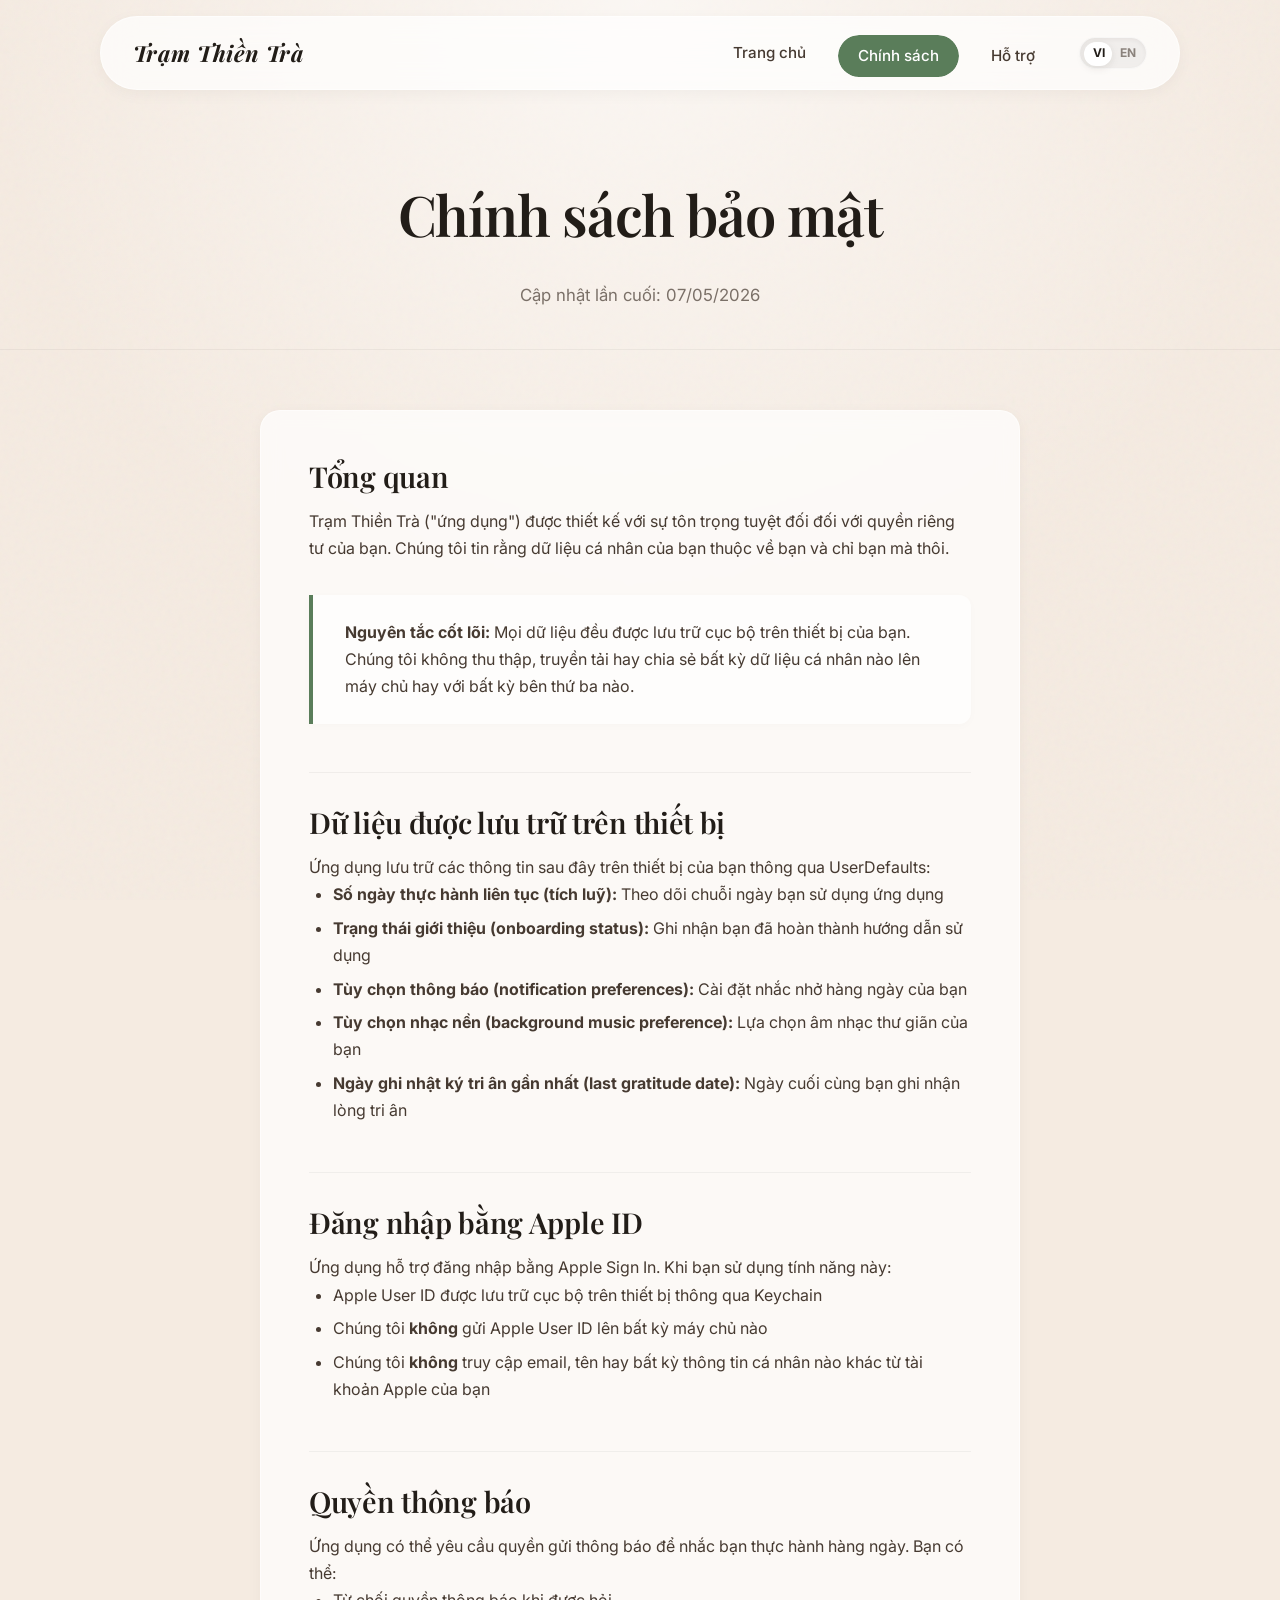
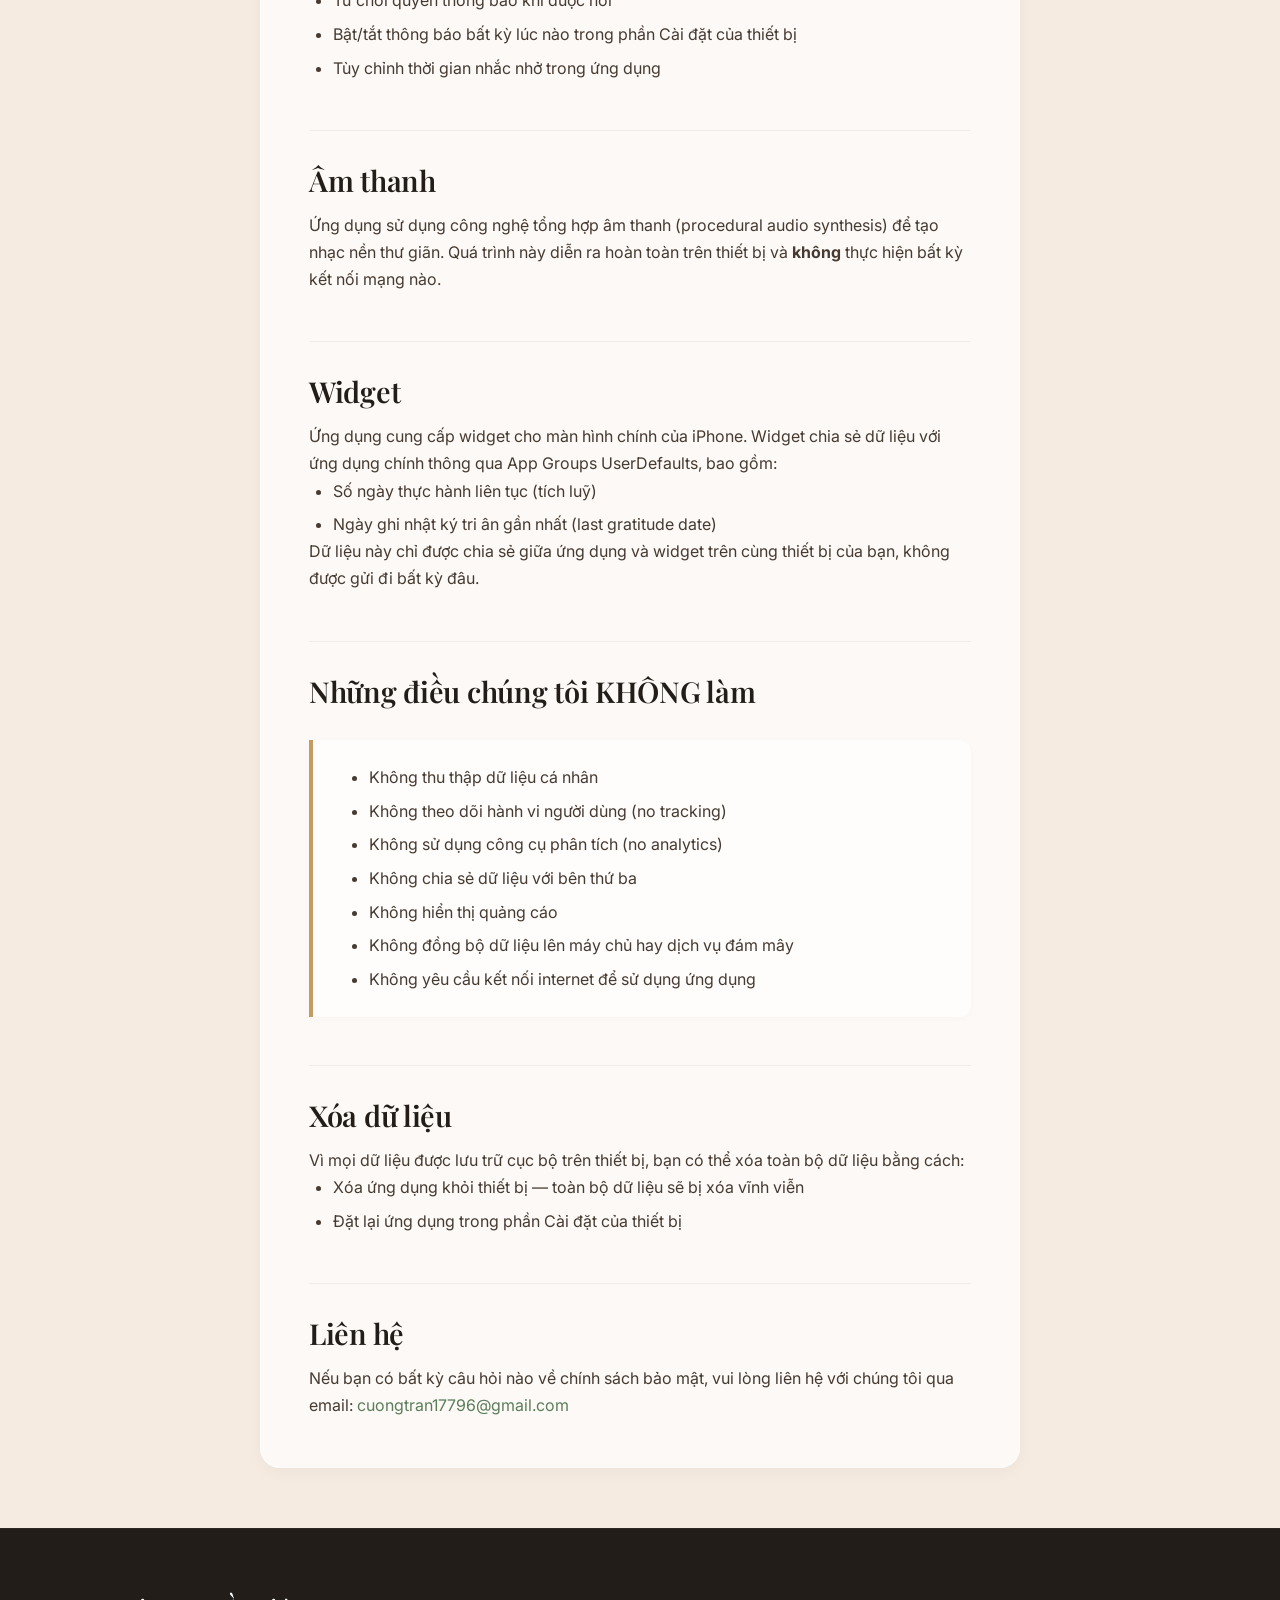
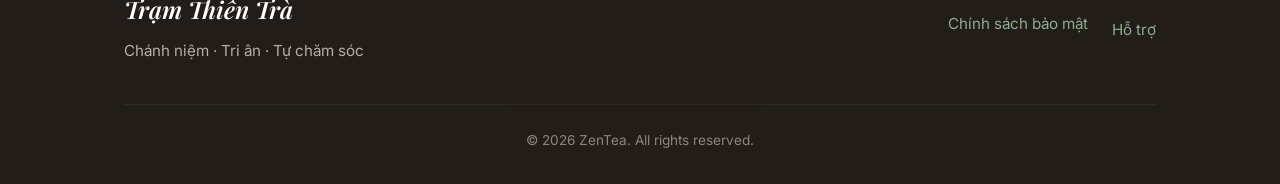
==== commit 36cc3bbf: "update UI" ====
--- a/privacy.html
+++ b/privacy.html
@@ -266,7 +266,7 @@
           <p>
             <span class="lang-vi">Nếu bạn có bất kỳ câu hỏi nào về chính sách bảo mật, vui lòng liên hệ với chúng tôi qua email: </span>
             <span class="lang-en">If you have any questions about this privacy policy, please contact us at: </span>
-            <a href="mailto:support@tramthientra.com">support@tramthientra.com</a>
+            <a href="mailto:cuongtran17796@gmail.com">cuongtran17796@gmail.com</a>
           </p>
 
         </div>
--- a/css/style.css
+++ b/css/style.css
@@ -464,6 +464,57 @@
   color: var(--zen-brown);
   opacity: 0.85;
   line-height: 1.7;
+}
+
+/* --- Philosophy Section --- */
+.philosophy-section {
+  text-align: center;
+  padding: 80px 0;
+}
+
+.philosophy-text {
+  max-width: 680px;
+  margin: 0 auto 48px;
+  font-size: 1.15rem;
+  line-height: 1.8;
+  opacity: 0.9;
+}
+
+.philosophy-pillars {
+  display: grid;
+  grid-template-columns: repeat(3, 1fr);
+  gap: 32px;
+  max-width: 800px;
+  margin: 0 auto;
+}
+
+.pillar {
+  text-align: center;
+  padding: 32px 20px;
+}
+
+.pillar-icon {
+  font-size: 2.5rem;
+  display: block;
+  margin-bottom: 16px;
+}
+
+.pillar h3 {
+  font-size: 1.2rem;
+  margin-bottom: 8px;
+  color: var(--zen-brown-dark);
+}
+
+.pillar p {
+  font-size: 0.95rem;
+  opacity: 0.8;
+}
+
+@media (max-width: 768px) {
+  .philosophy-pillars {
+    grid-template-columns: 1fr;
+    gap: 24px;
+  }
 }
 
 /* --- Call to Action Section --- */
